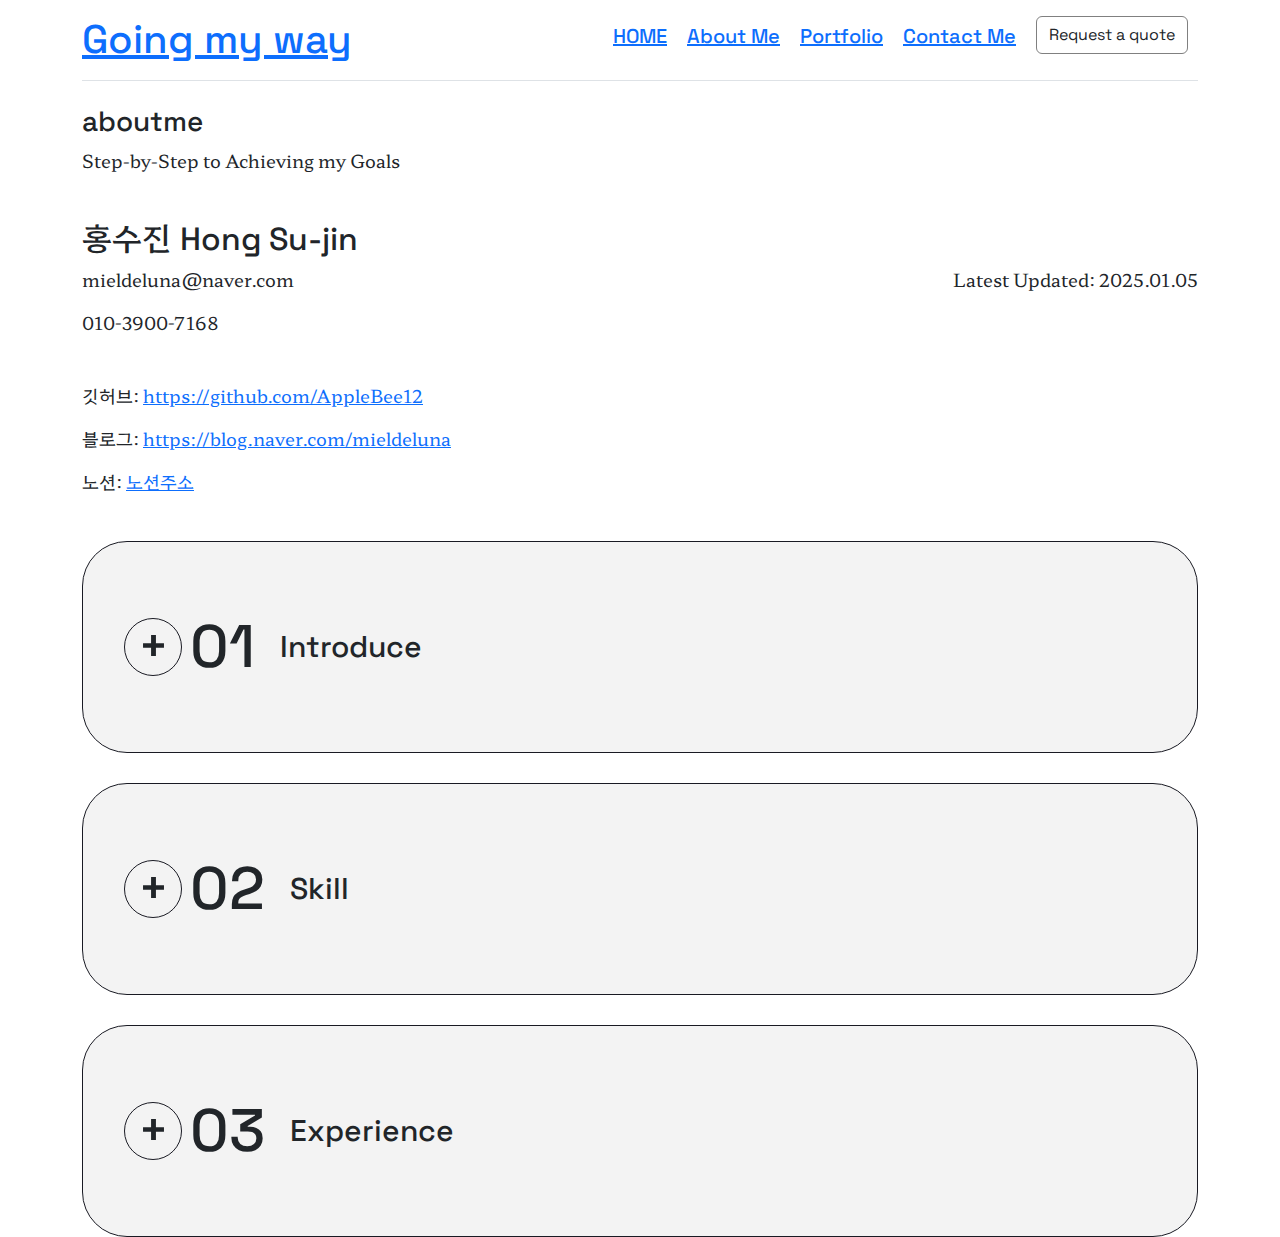
==== aboutme.html @ 9198da11 "📝 aboutme내용 추가" ====
<!DOCTYPE html>
<html lang="ko">
  <head>
    <meta charset="UTF-8">
    <meta name="viewport" content="width=device-width, initial-scale=1.0">
    <title>수진의 프론트엔드 포트폴리오입니다.</title>
    <link rel="preconnect" href="https://fonts.googleapis.com">
    <link rel="preconnect" href="https://fonts.gstatic.com" crossorigin>
    <link href="https://fonts.googleapis.com/css2?family=Hahmlet:wght@100..900&family=Space+Grotesk:wght@300..700&display=swap" rel="stylesheet">
    <link rel="stylesheet" href="https://cdn.jsdelivr.net/npm/bootstrap@5.3.3/dist/css/bootstrap.min.css">
    <link rel="stylesheet" href="common.css">
    <link rel="stylesheet" href="aboutme.css">
    <script src="https://cdn.jsdelivr.net/npm/bootstrap@5.3.3/dist/js/bootstrap.bundle.min.js"></script>
  </head>
  <body>
    <header>
      <div class="container">
        <div class="header_wrapper d-flex flex-wrap justify-content-center py-3 mb-4 border-bottom">
          <h1 class="d-flex align-items-center mb-3 mb-md-0 me-md-auto link-body-emphasis"><a href="index.html" >Going my way</a></h1>
          <nav>
            <ul class="nav nav-pills">
              <li class="nav-item"><a href="index.html">HOME</a></li>
              <li class="nav-item"><a href="aboutme.html">About Me</a></li>
              <li class="nav-item"><a href="portfolio.html">Portfolio</a></li>
              <li class="nav-item"><a href="conatctme.html">Contact Me</a></li>
              <li class="nav-item"><a href="conatctme.html" class="btn">Request a quote</a></li>
            </ul>
          </nav>
        </div>
      </div>
    </header>



    <main>
      <div class="container">
        <section>
          <h3>aboutme</h3>
          <p>Step-by-Step to
          Achieving my Goals</p>
        </section>

        <section class="profile_info">
          <img src="" alt="">
          <div>
            <h2>홍수진 <span>Hong Su-jin</span></h2>
            <div class="d-flex justify-content-between">
              <div>
                <p>mieldeluna@naver.com</p>
                <p>010-3900-7168</p>
                <br>
                <p>깃허브: <a href="https://github.com/AppleBee12">https://github.com/AppleBee12</a></p>
                <p>블로그: <a href="https://blog.naver.com/mieldeluna">https://blog.naver.com/mieldeluna</a></p>
                <p>노션: <a href="">노션주소</a></p>
              </div>
              <div>
                <p>Latest Updated: 2025.01.05</p>
              </div>
            </div>
          </div>
        </section>

        <section class="about_details">
          <div>
            <details class="intro">
              <summary>
                <span>01</span>Introduce
              </summary>
              <hr>
              <div>
                상상하던 것이 실제로 구현되는 매력에 빠져 웹디자이너를 거쳐 프론트엔드 개발자로서 발을 디뎠습니다. 빠른 습득과 적응력으로 여러 언어를 배우고 버그 발생율을 줄일 더 나은 방법을 언제나 고민하고 있습니다. 
                사용자의 입장에서의 편리함과 익숙한 UI UX에 관심이 많고, 새로운 방식과 다양한 방법으로 그에 기여하려고 노력하고 있습니다. 이외에도 개인 프로젝트나 개발 커뮤니티 활동을 통해 다양한 개발 경험을 즐기고 있습니다.
              </div>
            </details>
            <details class="skill">
              <summary>
                <span>02</span>Skill
              </summary>
              <hr>
              <div>
                .
              </div>
            </details>
            <details class="exp">
              <summary>
                <span>03</span>Experience
              </summary>
              <hr>
              <div>
                <p>
                2024.07.04-2025.01.07 『기업연계 프로젝트형』 웹디자인(웹퍼블리셔)&프론트엔드 SW개발자 양성과정
                </p>
                <p>
                2016.05.15-2024.03.15 (주)굿앤굿컴퍼니 쇼핑몰 오픈마켓 기획 및 웹 디자인
                </p>
                <p>
                2016.11.14-2016.12.07 편집향상과정[인디자인 기본]
                </p>
                <p>
                2015.12.28-2016.04.12 [NCS기반] UI UX를 활용한 모바일 웹 디자인 실무과정
                </p>
              </div>
            </details>
          </div>
        </section>

      </div>
    </main>
    <footer>

    </footer>
  </body>
</html>
---- common.css ----
:root{
  /* color */
  --primary: #191A23;
  --secondary: #00C6C1;
  --navy:#D3FBD8;
  --black:#000000;
  --white:#ffffff;
  --gray:#F3F3F3;
  --dark:#191A23;
  
}


/* reset */




/* common 공통 */


/* fonts */

body {
  font-family: 'Space Grotesk', 'hahmlet', sans-serif;
  font-size:20px;
  font-weight:500;
}


p:lang(ko) {
  font-family: 'hahmlet';
  font-size:18px;
  font-weight:400;
}


.block{
  display: block;
}


/* Header */
header .nav-item{
  margin: 0 10px;
  margin-top: 5px;
}

header .nav-item:last-child{
  margin-top: 0px;
}
header .nav-item .btn{
  border:0.5px solid gray;
}
---- aboutme.css ----
.about_details details{
  margin-top:30px ;
}

details{
  width: 100%;
  padding: 60px 41px;
  border: 1px solid var(--dark);
  border-radius: 45px;
  background: var(--gray);
}
details[open]{
  background: var(--secondary);
}

details summary {
  list-style: none; /* 기본 ▶ 제거 */
  cursor: pointer;
  display: flex;
  align-items: center;
  font-family: 'Space Grotesk', sans-serif;
  font-size:30px;
}

details summary span{
  font-size: 60px;
  padding-right: 25px;
}


details summary::before {
  content: "+";
  font-size: 1.2rem;
  margin-right: 8px;
  transition: transform 0.3s ease-in-out;
  background: var(--gray);
  width: 58px;
  height: 58px;
  font-size: 50px;
  display: flex;
  justify-content: center;
  align-items: center;
  border: 1px solid var(--dark);
  border-radius: 50%;
}

details[open] summary::before {
  content: "-"; 
}
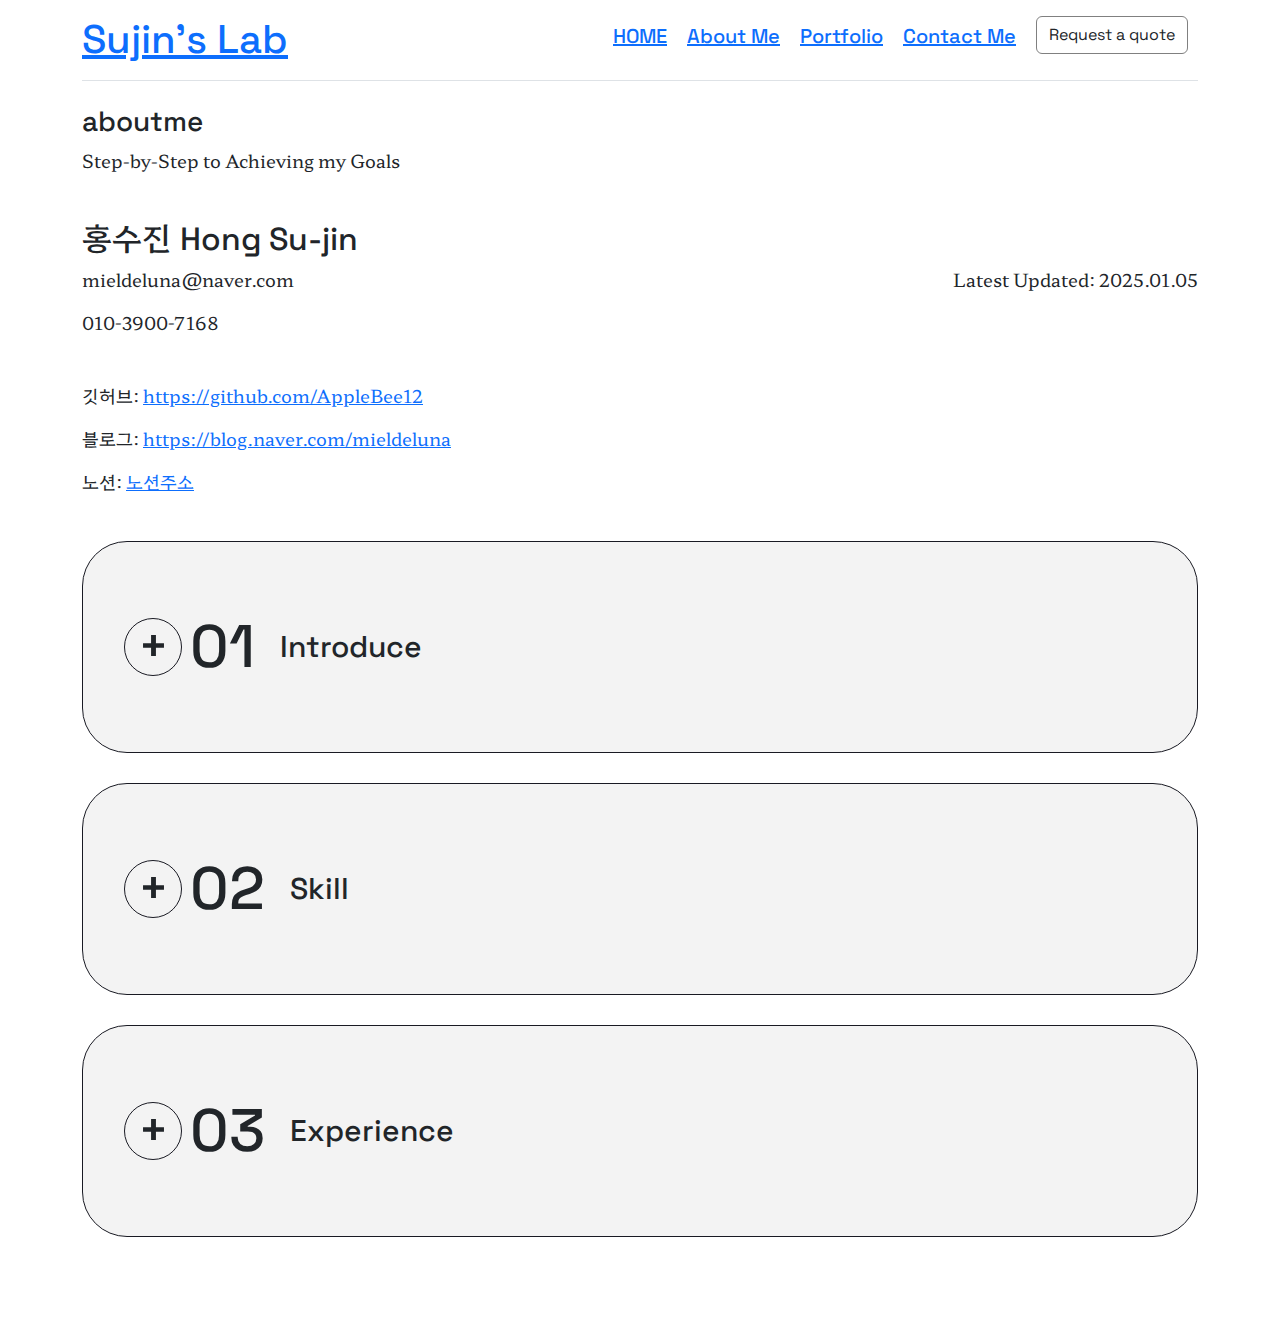
==== commit b8502c72: "📝 container태그 추가" ====
--- a/aboutme.html
+++ b/aboutme.html
@@ -16,7 +16,7 @@
     <header>
       <div class="container">
         <div class="header_wrapper d-flex flex-wrap justify-content-center py-3 mb-4 border-bottom">
-          <h1 class="d-flex align-items-center mb-3 mb-md-0 me-md-auto link-body-emphasis"><a href="index.html" >Going my way</a></h1>
+          <h1 class="d-flex align-items-center mb-3 mb-md-0 me-md-auto link-body-emphasis"><a href="index.html" >Sujin’s Lab</a></h1>
           <nav>
             <ul class="nav nav-pills">
               <li class="nav-item"><a href="index.html">HOME</a></li>
--- a/common.css
+++ b/common.css
@@ -54,3 +54,7 @@
 header .nav-item .btn{
   border:0.5px solid gray;
 }
+
+footer{
+  height: 100px;
+}
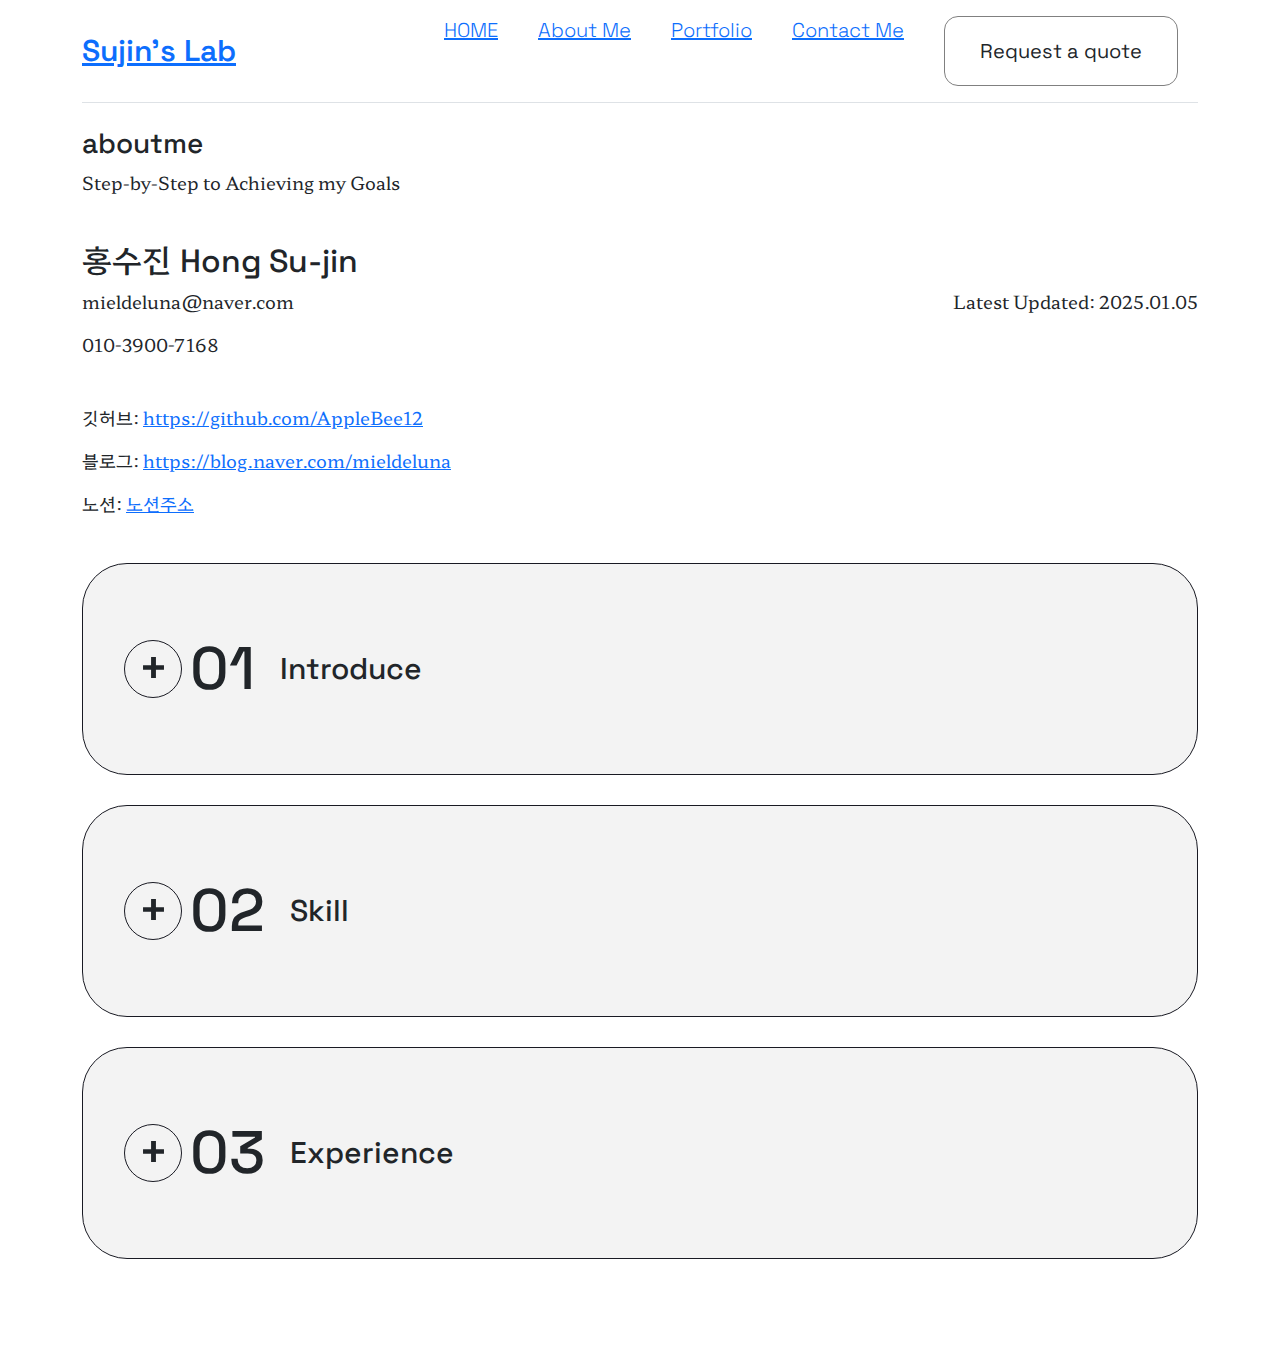
==== commit 44d20ff6: "📝 aboutme 내용추가" ====
--- a/aboutme.html
+++ b/aboutme.html
@@ -68,8 +68,10 @@
               </summary>
               <hr>
               <div>
-                상상하던 것이 실제로 구현되는 매력에 빠져 웹디자이너를 거쳐 프론트엔드 개발자로서 발을 디뎠습니다. 빠른 습득과 적응력으로 여러 언어를 배우고 버그 발생율을 줄일 더 나은 방법을 언제나 고민하고 있습니다. 
-                사용자의 입장에서의 편리함과 익숙한 UI UX에 관심이 많고, 새로운 방식과 다양한 방법으로 그에 기여하려고 노력하고 있습니다. 이외에도 개인 프로젝트나 개발 커뮤니티 활동을 통해 다양한 개발 경험을 즐기고 있습니다.
+                상상하던 것이 실제로 구현되는 매력에 빠져 웹디자이너를 거쳐 프론트엔드 개발자로서 발을 디뎠습니다. 
+                빠른 습득과 적응력으로 여러 언어를 배우고 버그 발생율을 줄일 더 나은 방법을 언제나 고민하고 있습니다. 
+                사용자의 입장에서의 편리함과 익숙한 UI UX에 관심이 많고, 새로운 방식과 다양한 방법으로 그에 기여하려고 노력하고 있습니다. 
+                이외에도 개인 프로젝트나 개발 커뮤니티 활동을 통해 다양한 개발 경험을 즐기고 있습니다.
               </div>
             </details>
             <details class="skill">
@@ -88,16 +90,25 @@
               <hr>
               <div>
                 <p>
-                2024.07.04-2025.01.07 『기업연계 프로젝트형』 웹디자인(웹퍼블리셔)&프론트엔드 SW개발자 양성과정
+                2025.04.01 ~ 제로베이스 / PM 과정  
                 </p>
                 <p>
-                2016.05.15-2024.03.15 (주)굿앤굿컴퍼니 쇼핑몰 오픈마켓 기획 및 웹 디자인
+                2024.07.04 ~ 2025.01.07 『기업연계 프로젝트형』 웹디자인(웹퍼블리셔)&프론트엔드 SW개발자 양성과정
                 </p>
                 <p>
-                2016.11.14-2016.12.07 편집향상과정[인디자인 기본]
+                2019.03.15 ~ 2024.03.31 서울단풍트레이딩 / 대표 - 해외구매대행 쇼핑몰 운영 및 상품 소싱·기획, 상품 등록, 해외 배송
                 </p>
                 <p>
-                2015.12.28-2016.04.12 [NCS기반] UI UX를 활용한 모바일 웹 디자인 실무과정
+                2016.05.15 ~ 2024.03.15 (주)굿앤굿컴퍼니 / 웹디자이너,기획실장 - 쇼핑몰 오픈마켓 기획 및 웹 디자인
+                </p>
+                <p>
+                2016.11.14 ~ 2016.12.07 편집향상과정[인디자인 기본]
+                </p>
+                <p>
+                2015.12.28 ~ 2016.04.12 [NCS기반] UI UX를 활용한 모바일 웹 디자인 실무과정
+                </p>
+                <p>
+                  
                 </p>
               </div>
             </details>
--- a/common.css
+++ b/common.css
@@ -36,6 +36,11 @@
   font-weight:400;
 }
 
+header{
+  font-family: 'Space Grotesk';
+  font-weight:300;
+}
+
 
 .block{
   display: block;
@@ -43,18 +48,60 @@
 
 
 /* Header */
+
+header h1{
+  font-size:30px;
+  font-weight:600;
+}
 header .nav-item{
-  margin: 0 10px;
-  margin-top: 5px;
+  margin: 0 20px;
+  line-height: 28px;
 }
 
 header .nav-item:last-child{
   margin-top: 0px;
+
 }
 header .nav-item .btn{
   border:0.5px solid gray;
+  border-radius: 14px;
+  font-size:20px;
+  line-height: 28px;
+  margin:0;
+  padding: 20px 35px;
+  line-height: 28px;
 }
 
 footer{
   height: 100px;
 }
+
+
+
+
+/* main */
+
+.main_wrapper h2{
+  margin-bottom: 35px;
+}
+
+.main_wrapper h2 span{
+  font-size: 60px;
+  line-height: 77px;
+}
+.main_wrapper p{
+  font-size: 20px;
+  line-height: 28px;
+}
+
+.main_wrapper .btn_portfolio{
+  background-color: var(--black);
+  padding: 35px 20px;
+  border-radius: 14px;
+  font-size: 20px;
+  margin-top: 150px;
+}
+.main_wrapper .btn_portfolio a{
+color: var(--white);
+}
+
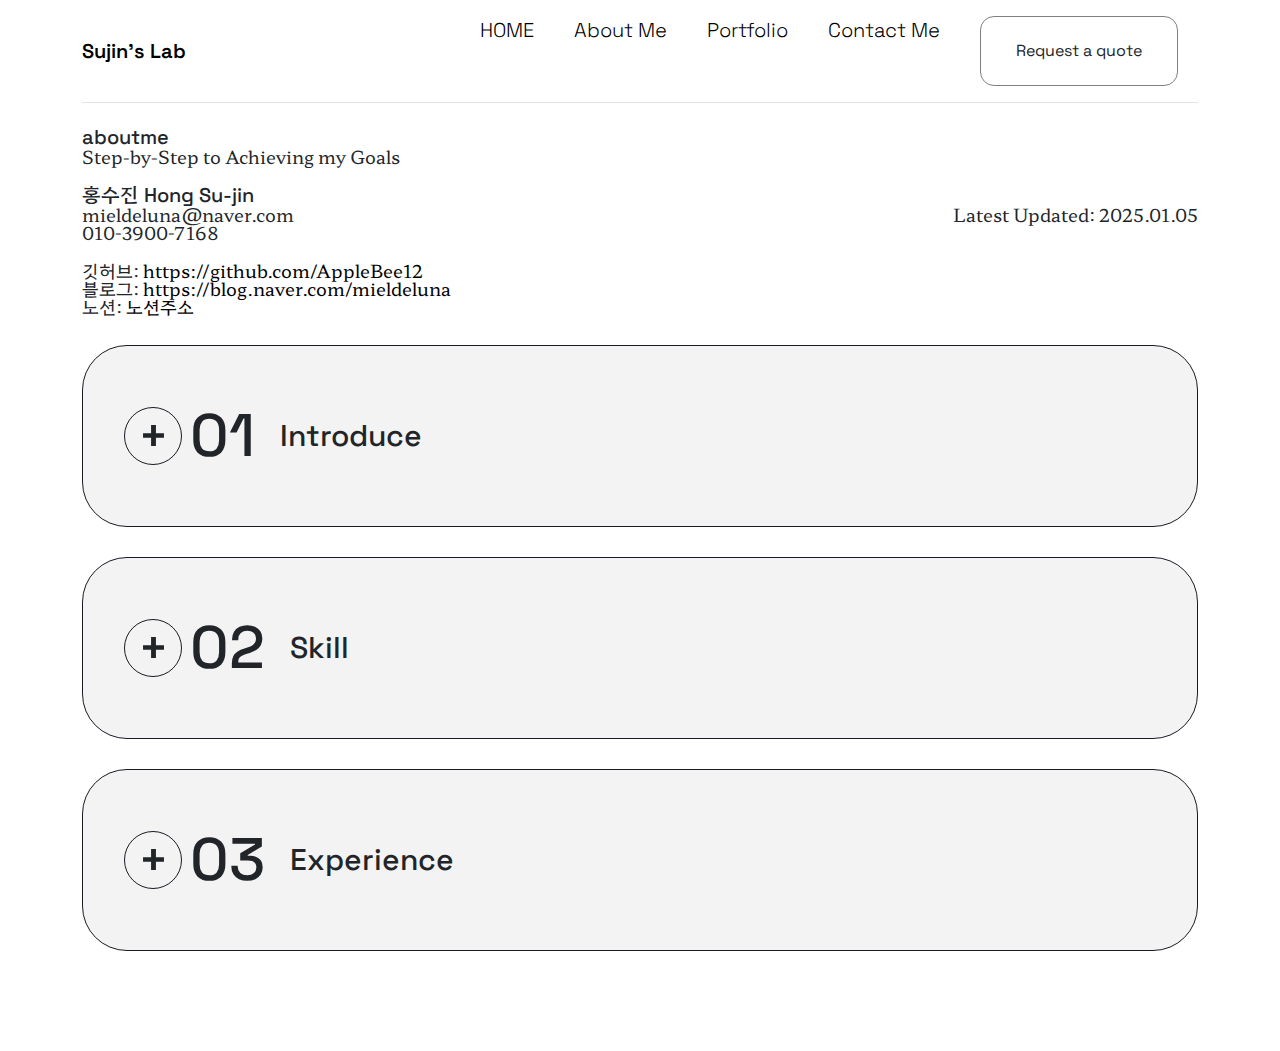
==== commit cc550970: "📝 docs: header통일일" ====
--- a/aboutme.html
+++ b/aboutme.html
@@ -1,17 +1,18 @@
 <!DOCTYPE html>
 <html lang="ko">
-  <head>
-    <meta charset="UTF-8">
-    <meta name="viewport" content="width=device-width, initial-scale=1.0">
-    <title>수진의 프론트엔드 포트폴리오입니다.</title>
-    <link rel="preconnect" href="https://fonts.googleapis.com">
-    <link rel="preconnect" href="https://fonts.gstatic.com" crossorigin>
-    <link href="https://fonts.googleapis.com/css2?family=Hahmlet:wght@100..900&family=Space+Grotesk:wght@300..700&display=swap" rel="stylesheet">
-    <link rel="stylesheet" href="https://cdn.jsdelivr.net/npm/bootstrap@5.3.3/dist/css/bootstrap.min.css">
-    <link rel="stylesheet" href="common.css">
-    <link rel="stylesheet" href="aboutme.css">
-    <script src="https://cdn.jsdelivr.net/npm/bootstrap@5.3.3/dist/js/bootstrap.bundle.min.js"></script>
-  </head>
+<head>
+  <meta charset="UTF-8">
+  <meta name="viewport" content="width=device-width, initial-scale=1.0">
+  <title>수진의 프론트엔드 포트폴리오입니다.</title>
+  <link rel="preconnect" href="https://fonts.googleapis.com">
+  <link rel="preconnect" href="https://fonts.gstatic.com" crossorigin>
+  <link href="https://fonts.googleapis.com/css2?family=Hahmlet:wght@100..900&family=Space+Grotesk:wght@300..700&display=swap" rel="stylesheet">
+  <link rel="stylesheet" href="https://cdn.jsdelivr.net/npm/bootstrap@5.3.3/dist/css/bootstrap.min.css">
+  <link rel="stylesheet" href="reset.css">
+  <link rel="stylesheet" href="common.css">
+  <link rel="stylesheet" href="aboutme.css">
+  <script src="https://cdn.jsdelivr.net/npm/bootstrap@5.3.3/dist/js/bootstrap.bundle.min.js"></script>
+</head>
   <body>
     <header>
       <div class="container">
@@ -80,7 +81,9 @@
               </summary>
               <hr>
               <div>
-                .
+                언어: HTML, CSS, javascript
+                배포: 깃허브, AWS EC2, GoogleCloude, Vercel
+
               </div>
             </details>
             <details class="exp">
--- a/common.css
+++ b/common.css
@@ -9,11 +9,8 @@
   --white:#ffffff;
   --gray:#F3F3F3;
   --dark:#191A23;
-  
 }
 
-
-/* reset */
 
 
 
@@ -50,12 +47,17 @@
 /* Header */
 
 header h1{
-  font-size:30px;
+  /* font-size:30px;  fs-2 32px 2rem */
   font-weight:600;
 }
 header .nav-item{
   margin: 0 20px;
   line-height: 28px;
+}
+
+header .nav-item a:hover{
+color:var(--secondary);
+font-weight: bolder;
 }
 
 header .nav-item:last-child{
@@ -65,11 +67,15 @@
 header .nav-item .btn{
   border:0.5px solid gray;
   border-radius: 14px;
-  font-size:20px;
+  /*font-size:20px;   fs-5 20px */
   line-height: 28px;
   margin:0;
   padding: 20px 35px;
   line-height: 28px;
+}
+header .nav-item .btn:hover{
+  background: var(--primary);
+  color:var(--white);
 }
 
 footer{
@@ -86,11 +92,11 @@
 }
 
 .main_wrapper h2 span{
-  font-size: 60px;
+  /* font-size: 60px; 부트스트랩 fs-1~6으로 전환 시도 중*/
   line-height: 77px;
 }
 .main_wrapper p{
-  font-size: 20px;
+  /* font-size: 20px;   fs-5 */
   line-height: 28px;
 }
 
@@ -98,10 +104,37 @@
   background-color: var(--black);
   padding: 35px 20px;
   border-radius: 14px;
-  font-size: 20px;
+  /* font-size: 20px;   fs-5 */
   margin-top: 150px;
 }
 .main_wrapper .btn_portfolio a{
 color: var(--white);
 }
 
+/* 모바일 - Grid 반응형 내용 추가 */
+
+
+
+/* fs폰트 크기 정리*/
+.fs-02 {font-size: 4rem !important;}  /* 60px */
+.fs-01 {font-size: 3.5rem !important;}  /* 56px */
+.fs-0 { font-size: 3rem !important; }  /* 48px */
+/*.fs-1 { font-size: 2.5rem; 40px } */
+/*.fs-2 { font-size: 2rem; 32px } */
+/*.fs-3 { font-size: 1.75rem; 28px } */
+/*.fs-4 { font-size: 1.5rem; 24px} */
+/*.fs-5 { font-size: 1.25rem; 20px } */
+.fs-52 { font-size: 1.15rem !important; }
+/*.fs-6 { font-size: 1rem; 16px} */
+
+/* sm 이상, 모바일 이상 버전 */
+/* @media (min-width: 576px) {
+  .fs-sm-0 { font-size: 3rem !important; }
+  .fs-sm-1 { font-size: 2.5rem !important; }
+  .fs-sm-2 { font-size: 2rem !important; }
+  .fs-sm-3 { font-size: 1.75rem !important; }
+  .fs-sm-4 { font-size: 1.5rem !important; }
+  .fs-sm-5 { font-size: 1.25rem !important; }
+  .fs-sm-6 { font-size: 1rem !important; }
+  .fs-sm-7 { font-size: 0.75rem !important; }
+} */--- a/aboutme.css
+++ b/aboutme.css
@@ -19,24 +19,23 @@
   display: flex;
   align-items: center;
   font-family: 'Space Grotesk', sans-serif;
-  font-size:30px;
+  font-size:30px;  /* fs-2 32px 2rem */
 }
 
 details summary span{
-  font-size: 60px;
+  font-size: 60px; /* fs-02  */
   padding-right: 25px;
 }
 
 
 details summary::before {
   content: "+";
-  font-size: 1.2rem;
   margin-right: 8px;
   transition: transform 0.3s ease-in-out;
   background: var(--gray);
   width: 58px;
   height: 58px;
-  font-size: 50px;
+  font-size: 50px;   /* fs-0 48px 3rem */
   display: flex;
   justify-content: center;
   align-items: center;
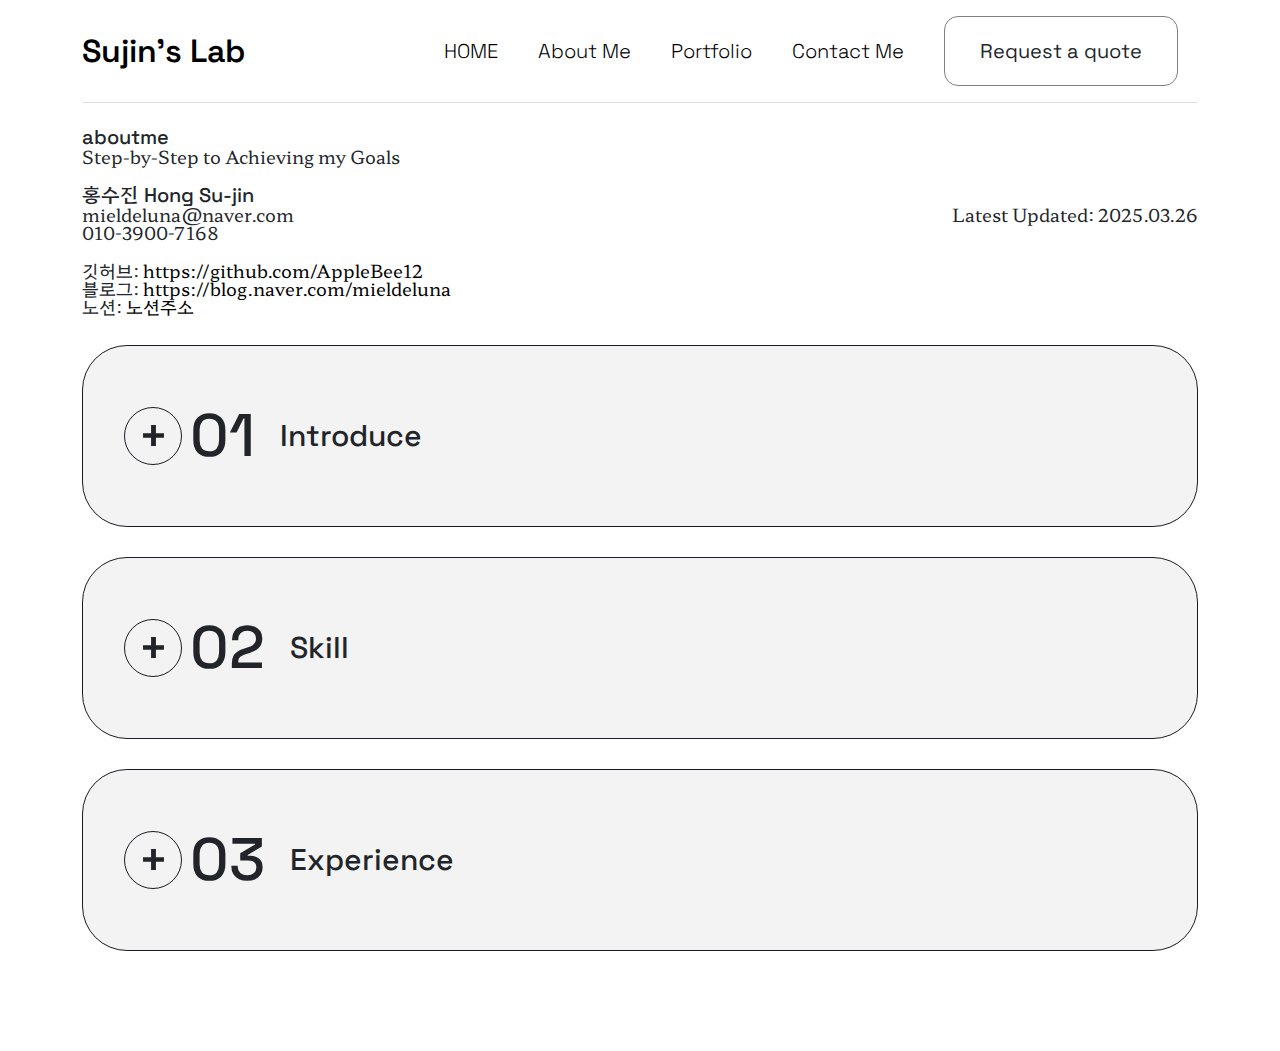
==== commit 8ca393ba: "📝docs: latest update 변경" ====
--- a/aboutme.html
+++ b/aboutme.html
@@ -17,14 +17,14 @@
     <header>
       <div class="container">
         <div class="header_wrapper d-flex flex-wrap justify-content-center py-3 mb-4 border-bottom">
-          <h1 class="d-flex align-items-center mb-3 mb-md-0 me-md-auto link-body-emphasis"><a href="index.html" >Sujin’s Lab</a></h1>
+          <h1 class="d-flex align-items-center fs-2 mb-3 mb-md-0 me-md-auto link-body-emphasis"><a href="index.html" >Sujin’s Lab</a></h1>
           <nav>
-            <ul class="nav nav-pills">
+            <ul class="nav nav-pills d-flex align-items-center">
               <li class="nav-item"><a href="index.html">HOME</a></li>
               <li class="nav-item"><a href="aboutme.html">About Me</a></li>
               <li class="nav-item"><a href="portfolio.html">Portfolio</a></li>
               <li class="nav-item"><a href="conatctme.html">Contact Me</a></li>
-              <li class="nav-item"><a href="conatctme.html" class="btn">Request a quote</a></li>
+              <li class="nav-item"><a href="conatctme.html" class="btn fs-5">Request a quote</a></li>
             </ul>
           </nav>
         </div>
@@ -55,7 +55,7 @@
                 <p>노션: <a href="">노션주소</a></p>
               </div>
               <div>
-                <p>Latest Updated: 2025.01.05</p>
+                <p>Latest Updated: 2025.03.26</p>
               </div>
             </div>
           </div>
